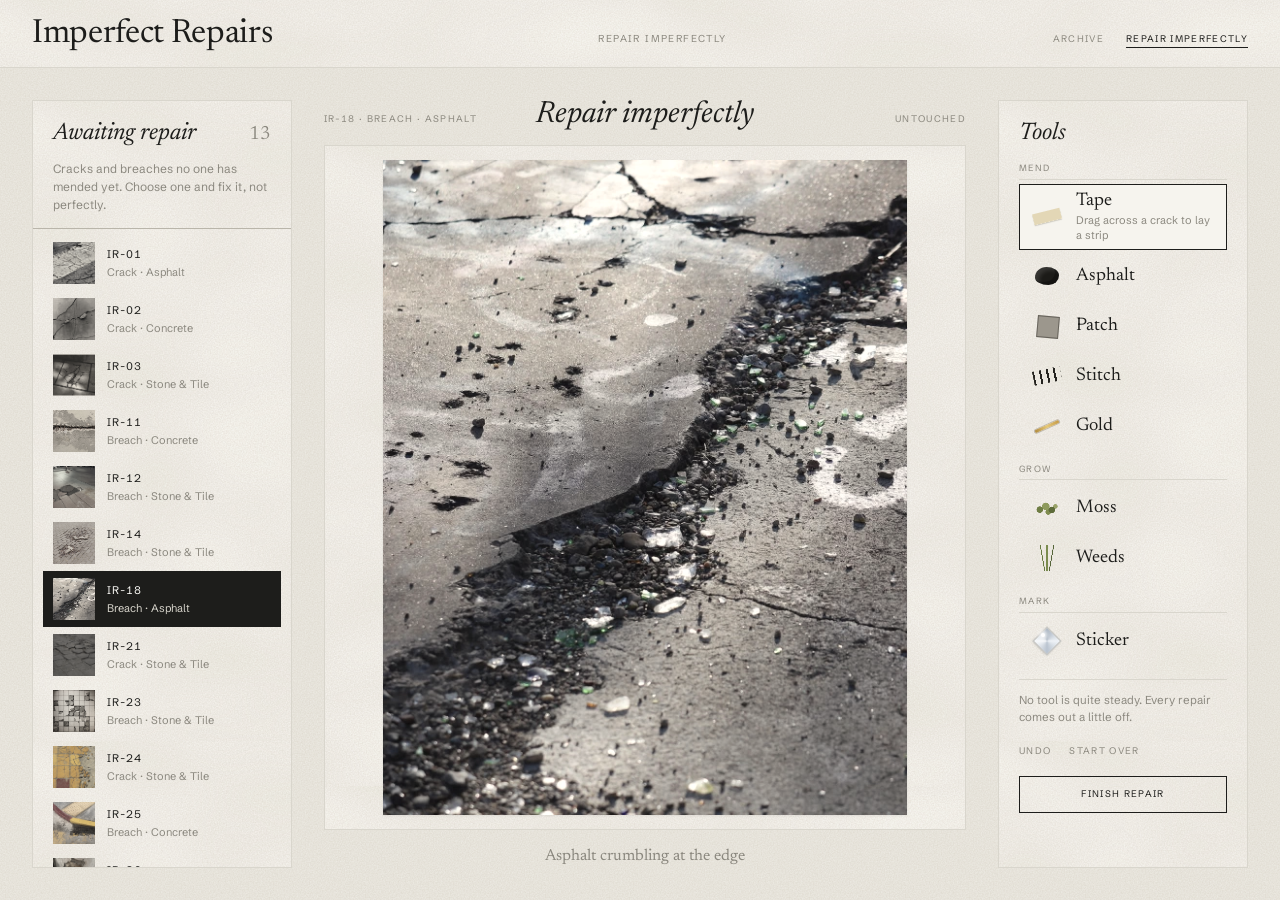
==== repair.html @ 43774cd4 "Add Repair Imperfectly page A workbench where visitors mend unrepaired cracks and breaches with deli" ====
<!DOCTYPE html>
<html lang="en">
<head>
  <meta charset="UTF-8">
  <meta name="viewport" content="width=device-width, initial-scale=1.0">
  <title>Repair Imperfectly — Imperfect Repairs</title>
  <link rel="preconnect" href="https://fonts.googleapis.com">
  <link rel="preconnect" href="https://fonts.gstatic.com" crossorigin>
  <link rel="stylesheet" href="https://fonts.googleapis.com/css2?family=Newsreader:ital,opsz,wght@0,6..72,400;0,6..72,500;1,6..72,400&family=Schibsted+Grotesk:ital,wght@0,400;0,500;1,400&display=swap">
  <link rel="stylesheet" href="style.css">
</head>
<body class="page-repair">
  <a class="skip" href="#bench">Skip to the workbench</a>

  <header class="top">
    <div class="top-row">
      <h1><a href="index.html" class="title-link">Imperfect Repairs</a></h1>
      <span class="crumb">Repair imperfectly</span>
      <nav class="community-nav" aria-label="Pages">
        <a href="index.html">Archive</a>
        <a href="repair.html" aria-current="page">Repair imperfectly</a>
      </nav>
    </div>
  </header>

  <main class="workshop">
    <!-- Damage still waiting for a repair -->
    <aside class="awaiting" aria-labelledby="awaiting-h">
      <div class="awaiting-head">
        <h2 id="awaiting-h">Awaiting repair</h2>
        <span id="awaiting-count"></span>
      </div>
      <p class="awaiting-dek">Cracks and breaches no one has mended yet. Choose one and fix it, not perfectly.</p>
      <ol class="awaiting-list" id="awaiting-list"></ol>

      <div class="mine" id="mine" hidden>
        <h3>Your repairs</h3>
        <ol class="mine-list" id="mine-list"></ol>
      </div>
    </aside>

    <!-- The photograph on the bench -->
    <section class="bench" id="bench" aria-labelledby="bench-title">
      <div class="bench-head">
        <span class="bench-id" id="bench-id"></span>
        <h2 id="bench-title">Repair imperfectly</h2>
        <span class="bench-count" id="bench-count" aria-live="polite"></span>
      </div>
      <div class="bench-frame" id="bench-frame">
        <canvas id="canvas" aria-label="Photograph to repair. Use the tools to lay tape, pour asphalt, set a patch or stitch a crack."></canvas>
        <p class="bench-msg" id="bench-msg" hidden></p>
      </div>
      <p class="bench-caption" id="bench-caption"></p>
    </section>

    <!-- Tools -->
    <aside class="tools" aria-labelledby="tools-h">
      <h2 class="tools-h" id="tools-h">Tools</h2>
      <div class="tool-list" role="radiogroup" aria-label="Repair tool">
        <span class="tool-group">Mend</span>
        <button class="tool" role="radio" data-tool="tape" aria-checked="true">
          <i class="tool-mark tool-tape" aria-hidden="true"></i>
          <span><b>Tape</b><em>Drag across a crack to lay a strip</em></span>
        </button>
        <button class="tool" role="radio" data-tool="asphalt" aria-checked="false">
          <i class="tool-mark tool-asphalt" aria-hidden="true"></i>
          <span><b>Asphalt</b><em>Press and hold to pour; move slowly to spread it</em></span>
        </button>
        <button class="tool" role="radio" data-tool="patch" aria-checked="false">
          <i class="tool-mark tool-patch" aria-hidden="true"></i>
          <span><b>Patch</b><em>Drag a box to set a patch</em></span>
        </button>
        <button class="tool" role="radio" data-tool="stitch" aria-checked="false">
          <i class="tool-mark tool-stitch" aria-hidden="true"></i>
          <span><b>Stitch</b><em>Drag along a crack to staple it shut</em></span>
        </button>
        <button class="tool" role="radio" data-tool="gold" aria-checked="false">
          <i class="tool-mark tool-gold" aria-hidden="true"></i>
          <span><b>Gold</b><em>Trace a crack in gold, as in kintsugi</em></span>
        </button>

        <span class="tool-group">Grow</span>
        <button class="tool" role="radio" data-tool="moss" aria-checked="false">
          <i class="tool-mark tool-moss" aria-hidden="true"></i>
          <span><b>Moss</b><em>Rub along a crack to let moss settle in</em></span>
        </button>
        <button class="tool" role="radio" data-tool="weeds" aria-checked="false">
          <i class="tool-mark tool-weeds" aria-hidden="true"></i>
          <span><b>Weeds</b><em>Click to plant; each one grows its own way</em></span>
        </button>

        <span class="tool-group">Mark</span>
        <button class="tool" role="radio" data-tool="sticker" aria-checked="false">
          <i class="tool-mark tool-sticker" aria-hidden="true"></i>
          <span><b>Sticker</b><em>Choose a gem, then click to stick it on</em></span>
        </button>
        <div class="stickers" id="stickers" role="radiogroup" aria-label="Sticker" hidden></div>
      </div>
      <p class="tools-note">No tool is quite steady. Every repair comes out a little off.</p>
      <div class="tool-actions">
        <button class="plain" id="undo">Undo</button>
        <button class="plain" id="clear">Start over</button>
      </div>
      <button class="btn btn-wide" id="finish">Finish repair</button>

      <div class="finished" id="finished" hidden>
        <p class="finished-h">Repaired imperfectly.</p>
        <p class="finished-meta" id="finished-meta"></p>
        <button class="btn btn-wide" id="download">Save image</button>
        <button class="plain" id="again">Keep working</button>
      </div>
    </aside>
  </main>

  <script src="Js/images.js"></script>
  <script src="Js/data.js"></script>
  <script src="Js/repair.js"></script>
</body>
</html>
---- style.css ----
/* Photo archive: photographs laid out on a printed sheet that sits on a table.
   The sheet is the wall: the view can't leave it, and it keeps one size.
   Quiet ivory, hairline rules, photographs in one muted, warm tone.
   Newsreader (a serif drawn for reading on screens) for the title,
   Schibsted Grotesk (drawn for newspapers) for everything else. */
:root {
  --table: #EEECE5;
  --paper: #FCFBF7;
  --ink: #1D1D1B;
  --muted: #8B887F;
  --rule: #D9D6CD;
  --rule-strong: #B9B5AA;

  --display: "Newsreader", "Iowan Old Style", Georgia, serif;
  --text: "Schibsted Grotesk", "Helvetica Neue", Helvetica, Arial, sans-serif;
  --ease: cubic-bezier(.2, .8, .2, 1);
  --pad: clamp(16px, 2.5vw, 32px);

  /* paper: a fine grain plus a soft, uneven mottle, drawn as SVG noise */
  --grain: url("data:image/svg+xml,%3Csvg xmlns='http://www.w3.org/2000/svg' width='180' height='180'%3E%3Cfilter id='g'%3E%3CfeTurbulence type='fractalNoise' baseFrequency='.75' numOctaves='3' stitchTiles='stitch'/%3E%3CfeColorMatrix values='0 0 0 0 .36 0 0 0 0 .29 0 0 0 0 .2 0 0 0 .21 0'/%3E%3C/filter%3E%3Crect width='100%25' height='100%25' filter='url(%23g)'/%3E%3C/svg%3E");
  --mottle: url("data:image/svg+xml,%3Csvg xmlns='http://www.w3.org/2000/svg' width='640' height='640'%3E%3Cfilter id='m'%3E%3CfeTurbulence type='fractalNoise' baseFrequency='.006 .012' numOctaves='2' seed='7' stitchTiles='stitch'/%3E%3CfeColorMatrix values='0 0 0 0 .48 0 0 0 0 .41 0 0 0 0 .3 0 0 0 .18 0'/%3E%3C/filter%3E%3Crect width='100%25' height='100%25' filter='url(%23m)'/%3E%3C/svg%3E");
  --paper-bg: var(--grain), var(--mottle), var(--paper);

  /* one shared tone for every photograph: colour kept, but muted and
     warmed slightly, like prints from the same roll of film */
  --tone: saturate(.5) sepia(.16) contrast(.9) brightness(1.05);
  --tone-focus: saturate(.72) sepia(.1) contrast(.97) brightness(1.02);
}

* { margin: 0; padding: 0; box-sizing: border-box; }

html, body { height: 100%; }
body {
  display: flex;
  flex-direction: column;
  background: var(--grain), var(--table);
  color: var(--ink);
  font-family: var(--text);
  font-size: 13px;
  line-height: 1.5;
  overflow: hidden;
  -webkit-font-smoothing: antialiased;
}
img { max-width: 100%; display: block; }
[hidden] { display: none !important; }
button { font: inherit; color: inherit; background: none; border: 0; cursor: pointer; }
:focus-visible { outline: 1px solid var(--ink); outline-offset: 3px; }

/* every label: small uppercase, tracked, figures in columns */
.lbl, .crumb, .zone .name, .running span, .count, .cap, .v-id, .v-meta dt, .v-bar, .zoom {
  text-transform: uppercase;
  letter-spacing: .14em;
  font-variant-numeric: tabular-nums;
}

.skip { position: absolute; left: 16px; top: -40px; z-index: 50; background: var(--ink); color: var(--paper); padding: 6px 10px; }
.skip:focus { top: 8px; }

/* ---------- Header ---------- */
.top {
  min-width: 0;
  padding: 18px var(--pad) 0;
  border-bottom: 1px solid var(--rule);
  background: var(--paper-bg);
  position: relative;
  z-index: 10;
}
.top-row {
  display: flex; flex-wrap: wrap; align-items: baseline; justify-content: space-between;
  gap: 6px 32px;
  padding-bottom: 16px;
}
h1 {
  font-family: var(--display);
  font-weight: 400;
  font-size: clamp(1.7rem, 2.6vw, 2.2rem);
  letter-spacing: -.01em;
  line-height: 1;
}
.crumb { color: var(--muted); font-size: 10px; }

.toolbar {
  display: flex; flex-wrap: wrap; justify-content: center; gap: 8px 44px;
  padding-block: 11px 12px;
  border-top: 1px solid var(--rule);
}
.group { display: flex; flex-wrap: wrap; align-items: baseline; gap: 2px 16px; }
.lbl { color: var(--muted); font-size: 9.5px; margin-right: 4px; }

/* Filters: grey when off, black and underlined when on */
.opt {
  font-size: 12.5px; color: var(--muted);
  padding: 1px 0;
  text-decoration: underline transparent;
  text-underline-offset: 5px;
  text-decoration-thickness: 1px;
  transition: color .25s, text-decoration-color .25s;
}
.opt[aria-pressed="true"] { color: var(--ink); text-decoration-color: var(--ink); }
.opt:hover { color: var(--ink); }
.opt .n { font-size: 8.5px; vertical-align: super; margin-left: 2px; color: var(--muted); font-variant-numeric: tabular-nums; }

.view-all {
  font-size: 9.5px; text-transform: uppercase; letter-spacing: .14em;
  padding: 5px 12px;
  border: 1px solid var(--ink);
  transition: background-color .2s, color .2s;
}
.view-all:hover { background: var(--ink); color: var(--paper); }

/* ---------- Stage ---------- */
.stage {
  position: relative;
  flex: 1;
  overflow: hidden;
  cursor: grab;
  touch-action: none;
  background: var(--grain), var(--table);
}
.stage.dragging { cursor: grabbing; }
.stage:focus { outline: none; }

.world { position: absolute; left: 0; top: 0; transform-origin: 0 0; will-change: transform; }
.world.glide { transition: transform .9s var(--ease); }
.world.settle { transition: transform .45s var(--ease); }

/* The sheet: one fixed size, a hairline edge, crop marks and a running head */
.sheet {
  position: absolute; left: 0; top: 0;
  background: var(--paper-bg);
  border: 1px solid var(--rule);
  box-shadow: 0 1px 2px rgba(40, 36, 28, .04);
  pointer-events: none;
}
.crop { position: absolute; width: 28px; height: 28px; }
.crop::before, .crop::after { content: ""; position: absolute; background: var(--rule-strong); }
.crop::before { width: 20px; height: 1px; }
.crop::after { width: 1px; height: 20px; }
.crop.tl { left: -36px; top: -36px; }
.crop.tl::before { left: 0; bottom: 8px; } .crop.tl::after { right: 8px; top: 0; }
.crop.tr { right: -36px; top: -36px; }
.crop.tr::before { right: 0; bottom: 8px; } .crop.tr::after { left: 8px; top: 0; }
.crop.bl { left: -36px; bottom: -36px; }
.crop.bl::before { left: 0; top: 8px; } .crop.bl::after { right: 8px; bottom: 0; }
.crop.br { right: -36px; bottom: -36px; }
.crop.br::before { right: 0; top: 8px; } .crop.br::after { left: 8px; bottom: 0; }

.running {
  position: absolute; left: 72px; right: 72px; top: 40px;
  display: grid; grid-template-columns: 1fr auto 1fr; align-items: baseline;
  padding-bottom: 16px;
  border-bottom: 1px solid var(--rule);
  font-size: 14px; color: var(--muted);
}
.running em { font-family: var(--display); font-size: 30px; color: var(--ink); letter-spacing: .01em; }
.running span:last-child { justify-self: end; }

/* Group heading: a hairline above, a small tracked name, the count in the serif */
.zone {
  position: absolute; left: 0; top: 0;
  display: flex; justify-content: space-between; align-items: baseline;
  padding-top: 14px;
  border-top: 1px solid var(--rule-strong);
  pointer-events: none;
}
.zone .name { font-size: 15px; letter-spacing: .24em; }
.zone .num { font-family: var(--display); font-size: 24px; color: var(--muted); font-variant-numeric: lining-nums; }

/* Photographs */
.node {
  position: absolute; left: 0; top: 0;
  text-align: center;
  cursor: pointer;
  transition: transform .9s var(--ease), opacity .4s;
}
.node.off { opacity: 0; pointer-events: none; }
.node .ph { width: 100%; background: #ECEAE4; overflow: hidden; }
.node .ph img { width: 100%; height: 100%; object-fit: cover; filter: var(--tone); transition: filter .5s var(--ease); }
.node:hover .ph img, .node:focus-visible .ph img { filter: var(--tone-focus); }
.node .cap {
  display: grid; justify-items: center; gap: 1px;
  padding-top: 10px;
  white-space: nowrap;
}
.node .cap .t { max-width: 100%; overflow: hidden; text-overflow: ellipsis; font-size: 14px; color: var(--ink); }
.node .cap .id { max-width: 100%; overflow: hidden; text-overflow: ellipsis; font-size: 12px; color: var(--muted); }

/* Hovering one photograph quiets the rest, gently */
.world.hovering .node:not(.off) { opacity: .45; }
.world.hovering .node.hover { opacity: 1; }

.empty {
  position: absolute; inset: 0; display: grid; place-items: center;
  font-size: 12px; color: var(--muted); pointer-events: none;
}

/* HUD */
.hud {
  position: absolute; left: var(--pad); right: var(--pad); bottom: 14px;
  display: flex; justify-content: space-between; align-items: center; gap: 12px;
  pointer-events: none;
  z-index: 6;
}
.count { font-size: 9.5px; color: var(--muted); }
.hint { color: var(--muted); font-size: 11px; }
.zoom { display: flex; align-items: center; pointer-events: auto; background: var(--paper); border: 1px solid var(--rule); font-size: 9.5px; }
.zoom button { padding: 6px 12px; color: var(--muted); transition: color .2s; }
.zoom button:hover { color: var(--ink); }
#z-level { min-width: 52px; text-align: center; border-inline: 1px solid var(--rule); padding: 6px 0; }
#z-reset { border-left: 1px solid var(--rule); }

/* ---------- Viewer ---------- */
.viewer {
  position: fixed; inset: 0;
  z-index: 30;
  display: grid;
  grid-template-columns: minmax(0, 1fr) 340px;
  grid-template-rows: minmax(0, 1fr);
  background: var(--paper-bg);
  color: var(--ink);
  animation: fade .4s var(--ease);
}
@keyframes fade { from { opacity: 0; } }
.v-fig {
  min-height: 0;
  overflow: hidden;
  display: grid; place-items: center;
  padding: clamp(20px, 5vw, 72px);
}
.v-fig img { max-width: 100%; max-height: calc(100vh - 2 * clamp(20px, 5vw, 72px)); width: auto; height: auto; object-fit: contain; filter: var(--tone-focus); animation: rise .6s var(--ease); }
@keyframes rise { from { opacity: 0; } }
.v-side {
  display: flex; flex-direction: column;
  border-left: 1px solid var(--rule);
  overflow-y: auto;
}
.v-bar {
  display: flex; justify-content: space-between; align-items: center;
  padding: 16px 24px;
  border-bottom: 1px solid var(--rule);
  color: var(--muted);
  font-size: 9.5px;
}
.v-nav { display: flex; gap: 18px; }
.v-nav button { color: var(--muted); transition: color .2s; }
.v-nav button:hover { color: var(--ink); }
.v-body { padding: 36px 24px; display: grid; gap: 20px; align-content: start; }
.v-id { color: var(--muted); font-size: 10px; }
.v-body h2 {
  font-family: var(--display); font-weight: 400;
  font-size: 1.85rem; line-height: 1.15;
  text-wrap: balance;
}
.v-meta { display: grid; grid-template-columns: auto 1fr; border-top: 1px solid var(--rule); font-size: 13px; }
/* both cells of a row share one height, so the rule under them is one straight line */
.v-meta dt, .v-meta dd { display: flex; align-items: center; min-height: 40px; padding: 8px 0; border-bottom: 1px solid var(--rule); }
.v-meta dt { color: var(--muted); padding-right: 28px; font-size: 9.5px; }
.v-note { font-size: 14px; line-height: 1.6; max-width: 60ch; }

/* Loupe over the photograph in the viewer */
.v-fig { position: relative; }
.v-fig img { cursor: crosshair; touch-action: none; }
.loupe {
  position: absolute; z-index: 2;
  border-radius: 50%;
  background-color: var(--paper);
  background-repeat: no-repeat;
  border: 1px solid var(--ink);
  box-shadow: 0 0 0 5px rgba(252, 251, 247, .9), 0 0 0 6px var(--rule-strong), 0 18px 40px -14px rgba(30, 26, 20, .55);
  filter: var(--tone-focus);
  pointer-events: none;
}
.loupe::after {   /* a fine crosshair at the centre, like a magnifier's reticle */
  content: ""; position: absolute; left: 50%; top: 50%; width: 14px; height: 14px;
  transform: translate(-50%, -50%);
  background: linear-gradient(var(--paper), var(--paper)) center / 1px 100% no-repeat,
              linear-gradient(var(--paper), var(--paper)) center / 100% 1px no-repeat;
  opacity: .8; mix-blend-mode: difference;
}
.loupe-hint {
  position: absolute; left: 0; right: 0; bottom: clamp(8px, 2vw, 24px);
  text-align: center; pointer-events: none;
  font-size: 9.5px; text-transform: uppercase; letter-spacing: .14em; color: var(--muted);
}

/* Per-photograph vote */
.gaze { padding: 4px 22px 24px; display: grid; gap: 10px; }
.gaze-q { font-family: var(--display); font-size: 1.2rem; line-height: 1.2; }
.gaze-choices { display: grid; grid-template-columns: 1fr 1fr; gap: 8px; }
.gaze-btn {
  padding: 11px 10px;
  border: 1px solid var(--rule-strong);
  font-family: var(--display); font-size: 1.05rem;
  transition: border-color .2s, background-color .2s, color .2s;
}
.gaze-btn:hover:not(:disabled) { border-color: var(--ink); }
.gaze-btn[aria-pressed="true"] { background: var(--ink); color: var(--paper); border-color: var(--ink); opacity: 1; }
.gaze-btn:disabled:not([aria-pressed="true"]) { opacity: .45; }
.gaze-result { display: grid; gap: 8px; }
.gaze-bar { display: flex; height: 10px; border: 1px solid var(--ink); overflow: hidden; }
.gaze-b, .gaze-v { display: block; height: 100%; transition: width .9s var(--ease); }
.gaze-b { background: var(--paper); }
.gaze-v { background: var(--ink); }
.gaze-legend { display: flex; justify-content: space-between; gap: 8px; font-size: 9.5px; text-transform: uppercase; letter-spacing: .12em; color: var(--muted); font-variant-numeric: tabular-nums; }
.gaze-legend b { font-weight: 400; color: var(--ink); }

/* A passage from the book beside the photograph */
.v-quote { display: grid; gap: 10px; padding: 16px 0 4px 18px; border-left: 1px solid var(--ink); }
.v-quote blockquote {
  font-family: var(--display); font-style: italic;
  font-size: 1.12rem; line-height: 1.45;
  text-wrap: pretty;
}
.v-quote blockquote::before { content: "“"; }
.v-quote blockquote::after { content: "”"; }
.v-quote figcaption { font-size: 9.5px; text-transform: uppercase; letter-spacing: .14em; color: var(--muted); }
.v-quote cite { font-style: normal; color: var(--ink); }
.v-quote figcaption span::before { content: "· "; }

/* Text is pressed on left to right, like a strip of tape */
.reveal { clip-path: inset(0 100% 0 0); }
.play .reveal { animation: tape .7s var(--ease) forwards; }
.play .reveal:nth-child(2) { animation-delay: .1s; }
.play .reveal:nth-child(3) { animation-delay: .2s; }
.play .reveal:nth-child(4) { animation-delay: .3s; }
@keyframes tape { to { clip-path: inset(0 0 0 0); } }

/* ---------- Title: letters patched white on touch ---------- */
h1 .ch {
  display: inline-block;
  padding-inline: .02em;
  transition: color 1.2s var(--ease), background-color 1.2s var(--ease);
}
h1 .ch:hover {
  color: #FFFFFF;
  background-color: var(--ink);
  transition: none;
}

/* ---------- Community nav ---------- */
.community-nav { display: flex; gap: 22px; align-items: baseline; }
.community-nav button, .community-nav a {
  font-size: 9.5px; text-transform: uppercase; letter-spacing: .14em; color: var(--muted);
  transition: color .2s;
}
.community-nav button:hover, .community-nav a:hover { color: var(--ink); }
.community-nav a { text-decoration: none; }
.community-nav a[aria-current="page"] { color: var(--ink); text-decoration: underline; text-underline-offset: 5px; text-decoration-thickness: 1px; }
.title-link { color: inherit; text-decoration: none; }
.poll-mini { margin-left: 4px; color: var(--ink); font-variant-numeric: tabular-nums; letter-spacing: .04em; }

/* ---------- Drawer ---------- */
.drawer {
  position: fixed; top: 0; right: 0; bottom: 0; z-index: 35;
  width: min(500px, 100%);
  background: var(--paper-bg);
  border-left: 1px solid var(--rule);
  box-shadow: -24px 0 60px -40px rgba(40, 36, 28, .35);
  overflow-y: auto;
  animation: slide .45s var(--ease);
}
@keyframes slide { from { transform: translateX(24px); opacity: 0; } }
.drawer-bar {
  position: sticky; top: 0; z-index: 2;
  display: flex; justify-content: space-between; align-items: center;
  padding: 16px 28px;
  background: var(--paper-bg);
  border-bottom: 1px solid var(--rule);
}
.tabs { display: flex; gap: 20px; }
.tabs button, .drawer-close {
  font-size: 9.5px; text-transform: uppercase; letter-spacing: .14em; color: var(--muted);
  padding-block: 2px;
  text-decoration: underline transparent; text-underline-offset: 6px; text-decoration-thickness: 1px;
  transition: color .2s, text-decoration-color .2s;
}
.tabs button[aria-selected="true"] { color: var(--ink); text-decoration-color: var(--ink); }
.tabs button:hover, .drawer-close:hover { color: var(--ink); }
.offline { margin: 20px 28px 0; padding: 12px 14px; border: 1px solid var(--rule); color: var(--muted); font-size: 12px; }
.panel { padding: 32px 28px 48px; display: grid; gap: 16px; align-content: start; }
.panel-h { font-family: var(--display); font-weight: 400; font-size: 1.9rem; line-height: 1.1; text-wrap: balance; }
.panel-dek { color: var(--muted); max-width: 46ch; }

/* ---------- Forms ---------- */
.entry-form { display: grid; gap: 14px; margin-top: 8px; }
.field { display: grid; gap: 5px; min-width: 0; }
.field > span, .check span { font-size: 9.5px; text-transform: uppercase; letter-spacing: .14em; color: var(--muted); }
.field i { font-style: normal; text-transform: none; letter-spacing: .02em; opacity: .8; }
.field-row { display: grid; grid-template-columns: 1fr 1fr; gap: 14px; }
input, textarea, select {
  font: inherit; color: var(--ink);
  width: 100%;
  padding: 8px 0;
  background: transparent;
  border: 0; border-bottom: 1px solid var(--rule-strong);
  border-radius: 0;
  transition: border-color .2s;
}
textarea { resize: vertical; line-height: 1.5; }
select { appearance: none; cursor: pointer; background: linear-gradient(45deg, transparent 50%, var(--muted) 50%) right 4px center / 5px 5px no-repeat, linear-gradient(-45deg, transparent 50%, var(--muted) 50%) right 0 center / 5px 5px no-repeat; padding-right: 16px; }
input:focus, textarea:focus, select:focus { outline: none; border-bottom-color: var(--ink); }
input::placeholder { color: var(--rule-strong); }
input:disabled, textarea:disabled, select:disabled, button:disabled { opacity: .5; cursor: not-allowed; }
.check { display: grid; grid-template-columns: auto 1fr; gap: 10px; align-items: start; }
.check input { width: 13px; height: 13px; margin-top: 2px; accent-color: var(--ink); }
.check span { text-transform: none; letter-spacing: .01em; font-size: 12px; }
.trap { position: absolute; left: -9999px; width: 1px; height: 1px; }
.drop {
  position: relative; display: grid; place-items: center; min-height: 180px;
  border: 1px dashed var(--rule-strong); cursor: pointer; text-align: center;
  transition: border-color .2s, background-color .2s;
}
.drop:hover, .drop.over { border-color: var(--ink); background: #F6F4EE; }
.drop input { position: absolute; inset: 0; opacity: 0; cursor: pointer; }
.drop-text { font-size: 12px; color: var(--ink); line-height: 1.6; pointer-events: none; }
.drop-text i { font-style: normal; color: var(--muted); font-size: 11px; }
.drop img { max-height: 260px; width: auto; filter: var(--tone-focus); pointer-events: none; }
.form-foot { display: flex; justify-content: space-between; align-items: center; gap: 16px; margin-top: 4px; }
.form-msg { font-size: 12px; color: var(--muted); }
.btn {
  flex-shrink: 0;
  font-size: 9.5px; text-transform: uppercase; letter-spacing: .14em;
  padding: 10px 16px;
  border: 1px solid var(--ink);
  transition: background-color .2s, color .2s;
}
.btn:hover:not(:disabled) { background: var(--ink); color: var(--paper); }

/* ---------- Entries: comments and discussion ---------- */
.entries { list-style: none; border-top: 1px solid var(--rule); }
.entries li { padding: 12px 0; border-bottom: 1px solid var(--rule); display: grid; gap: 4px; }
.entry-head { display: flex; justify-content: space-between; gap: 12px; font-size: 9.5px; text-transform: uppercase; letter-spacing: .14em; color: var(--muted); }
.entries p { white-space: pre-line; overflow-wrap: anywhere; }
.entries-wide { margin-top: 24px; }
.entries-wide p { font-family: var(--display); font-size: 1.1rem; line-height: 1.45; }
.entries-empty { color: var(--muted); font-size: 12px; }

.comments { padding: 8px 22px 32px; display: grid; gap: 12px; }
.section-h { font-weight: 400; font-size: 9.5px; text-transform: uppercase; letter-spacing: .14em; color: var(--muted); }
.section-h span { color: var(--ink); margin-left: 6px; }

/* ---------- Poll ---------- */
.poll-choices { display: grid; grid-template-columns: 1fr 1fr; gap: 12px; margin-top: 8px; }
.choice {
  display: grid; gap: 6px; align-content: start; text-align: left;
  padding: 18px 16px 20px;
  border: 1px solid var(--rule-strong);
  transition: border-color .2s, background-color .2s, color .2s;
}
.choice b { font-family: var(--display); font-weight: 400; font-size: 1.5rem; line-height: 1; }
.choice span { font-size: 12px; color: var(--muted); }
.choice:hover:not(:disabled) { border-color: var(--ink); }
.choice[aria-pressed="true"] { background: var(--ink); color: var(--paper); border-color: var(--ink); opacity: 1; }
.choice[aria-pressed="true"] span { color: var(--rule); }
.choice:disabled:not([aria-pressed="true"]) { opacity: .45; }
.poll-result { display: grid; gap: 10px; margin-top: 18px; }
.poll-bar { display: flex; height: 44px; border: 1px solid var(--ink); overflow: hidden; }
.poll-b, .poll-v { display: block; height: 100%; width: 50%; transition: width 1s var(--ease); }
.poll-b { background: var(--paper); }
.poll-v { background: var(--ink); }
.poll-result.is-empty .poll-v { background: var(--rule); }
.poll-legend { display: flex; justify-content: space-between; align-items: baseline; gap: 12px; font-size: 9.5px; text-transform: uppercase; letter-spacing: .14em; color: var(--muted); }
.poll-legend b { font-family: var(--display); font-weight: 400; font-size: 1.6rem; letter-spacing: 0; color: var(--ink); margin-inline: 4px; }

/* ---------- Map ---------- */
/* the same language as the archive: an index on paper beside a framed plate */
.mapview {
  position: relative; flex: 1; min-height: 0;
  display: grid; grid-template-columns: 280px minmax(0, 1fr); gap: 40px;
  padding: 40px;
  background: var(--grain), var(--table);
}
.map-index {
  min-height: 0;
  display: flex; flex-direction: column;
  background: var(--paper-bg); border: 1px solid var(--rule);
}
.map-title { padding: 22px 22px 0; display: grid; gap: 6px; }
.map-title h2 { font-family: var(--display); font-weight: 400; font-style: italic; font-size: 2.1rem; line-height: 1; }
.map-title span { font-size: 9.5px; text-transform: uppercase; letter-spacing: .14em; color: var(--muted); font-variant-numeric: tabular-nums; }
.map-dek { padding: 14px 22px 0; font-size: 12px; color: var(--muted); }
.map-count {
  margin: 18px 22px 0; padding-bottom: 10px;
  border-bottom: 1px solid var(--rule-strong);
  font-size: 9.5px; text-transform: uppercase; letter-spacing: .14em; font-variant-numeric: tabular-nums;
}
.map-list { list-style: none; overflow-y: auto; padding: 6px 12px 16px; flex: 1; }
.map-list button {
  width: 100%;
  display: grid; grid-template-columns: 40px 1fr; gap: 12px; align-items: center;
  padding: 7px 10px; text-align: left;
  transition: background-color .2s;
}
.map-list li.is-hot button, .map-list button:hover { background: #F3F1EA; }
.map-list li.is-active button { background: var(--ink); color: var(--paper); }
.map-list li.is-active .map-item span { color: var(--rule); }
.map-thumb { width: 40px; height: 40px; background: var(--table) center / cover no-repeat; filter: var(--tone); }
.map-item { display: grid; gap: 1px; min-width: 0; }
.map-item b { font-weight: 400; font-size: 11px; letter-spacing: .12em; font-variant-numeric: tabular-nums; }
.map-item span { font-size: 11px; color: var(--muted); white-space: nowrap; overflow: hidden; text-overflow: ellipsis; }

.map-frame {
  position: relative; min-height: 0;
  background: var(--paper-bg); border: 1px solid var(--rule);
  padding: 12px;
}
.map-frame { isolation: isolate; }   /* keeps Leaflet's layers under the viewer and drawer */
.map { position: absolute; inset: 12px; z-index: 0; background: #EAE8E1; }

/* preview card: opens inside the frame when a pin is chosen */
.map-card {
  position: absolute; z-index: 800; top: 28px; right: 28px;
  width: min(320px, calc(100% - 56px));
  max-height: calc(100% - 56px);
  display: grid; grid-template-rows: auto auto;
  background: var(--paper);
  border: 1px solid var(--rule-strong);
  box-shadow: 0 18px 40px -24px rgba(40, 36, 28, .45);
}
.map-card.play { animation: card-in .45s var(--ease); }
@keyframes card-in { from { opacity: 0; transform: translateX(12px); } }
.map-card-img { min-height: 0; padding: 14px 14px 0; cursor: zoom-in; display: flex; align-items: center; justify-content: center; }
.map-card-img img { max-width: 100%; max-height: min(44vh, 380px); object-fit: contain; filter: var(--tone-focus); }
.map-card-body { padding: 14px 18px 16px; display: grid; gap: 6px; }
.map-card-id { font-size: 9.5px; text-transform: uppercase; letter-spacing: .14em; color: var(--muted); }
.map-card h3 { font-family: var(--display); font-weight: 400; font-size: 1.3rem; line-height: 1.15; text-wrap: balance; }
.map-card-meta { font-size: 11px; color: var(--muted); }
.map-card-foot { display: flex; justify-content: space-between; align-items: center; margin-top: 8px; padding-top: 10px; border-top: 1px solid var(--rule); }
.map-card-nav { display: flex; gap: 4px; }
.map-card-nav button { width: 30px; height: 26px; border: 1px solid var(--rule); color: var(--muted); }
.map-card-nav button:hover { color: var(--ink); border-color: var(--ink); }
.map-card-open { font-size: 9.5px; text-transform: uppercase; letter-spacing: .14em; padding: 7px 12px; border: 1px solid var(--ink); }
.map-card-open:hover { background: var(--ink); color: var(--paper); }
.map-card-close { position: absolute; top: 4px; right: 6px; z-index: 1; width: 26px; height: 26px; font-size: 18px; line-height: 1; color: var(--muted); background: var(--paper); }
.map-card-close:hover { color: var(--ink); }
.is-far .map .leaflet-gl-layer, .map .leaflet-tile-pane { filter: grayscale(1) sepia(.1) contrast(1.03); }
.leaflet-container { font-family: var(--text); }
.leaflet-control-attribution { font-size: 9px; background: rgba(252, 251, 247, .85) !important; color: var(--muted); }
.leaflet-control-attribution a { color: var(--muted); }
.leaflet-bar { border: 1px solid var(--rule) !important; border-radius: 0 !important; box-shadow: none !important; }
.leaflet-bar a { background: var(--paper) !important; color: var(--ink) !important; border-radius: 0 !important; border-bottom-color: var(--rule) !important; font-weight: 400 !important; }
.leaflet-control-scale-line {
  background: rgba(252, 251, 247, .85); border: 1px solid var(--ink); border-top: 0;
  color: var(--ink); font-size: 9px; letter-spacing: .1em; text-transform: uppercase; padding: 0 6px;
}
.map-note {
  position: absolute; z-index: 500; left: 50%; bottom: 40px; transform: translateX(-50%);
  max-width: min(420px, calc(100% - 32px));
  padding: 12px 16px; background: var(--paper); border: 1px solid var(--rule);
  font-size: 12px; color: var(--muted); text-align: center;
}
.map-place {
  position: absolute; z-index: 500; right: 24px; top: 24px;
  display: grid; gap: 6px; max-width: min(360px, calc(100% - 48px));
  padding: 12px 14px; background: var(--paper); border: 1px solid var(--ink);
  font-size: 11px; color: var(--muted);
}
.map-place code { font-size: 13px; color: var(--ink); user-select: all; }

/* pins: a registration mark, as on a press sheet, with a ruled number tag */
.pin { background: none; border: 0; }
.pin-mark {
  position: absolute; inset: 0;
  display: block;
}
.pin-mark::before, .pin-mark::after {
  content: ""; position: absolute; left: 50%; top: 50%;
  background: var(--ink);
  transition: background-color .25s;
}
.pin-mark::before { width: 22px; height: 1px; transform: translate(-50%, -50%); }
.pin-mark::after { width: 1px; height: 22px; transform: translate(-50%, -50%); }
.pin::before {
  content: ""; position: absolute; left: 50%; top: 50%; z-index: 1;
  width: 11px; height: 11px; box-sizing: border-box;
  border: 1px solid var(--ink); border-radius: 50%;
  background: var(--paper);
  transform: translate(-50%, -50%);
  transition: background-color .25s, width .25s, height .25s;
}
.pin::after {
  content: ""; position: absolute; left: 50%; top: 50%; z-index: 2;
  width: 3px; height: 3px; border-radius: 50%;
  background: var(--ink);
  transform: translate(-50%, -50%);
}
.pin-tag {
  position: absolute; left: 30px; top: 50%;
  transform: translateY(-50%);
  padding: 2px 6px 1px;
  background: var(--paper);
  border: 1px solid var(--ink);
  font-size: 9px; line-height: 1.5; letter-spacing: .14em; color: var(--ink);
  white-space: nowrap; font-variant-numeric: tabular-nums;
  transition: background-color .25s, color .25s, opacity .25s;
}
.pin-tag::before {
  content: ""; position: absolute; right: 100%; top: 50%;
  width: 8px; height: 1px; background: var(--ink);
}
.pin:hover::before, .pin:focus::before, .pin.is-hot::before, .pin.is-active::before { width: 15px; height: 15px; background: var(--ink); }
.pin:hover::after, .pin:focus::after, .pin.is-hot::after, .pin.is-active::after { background: var(--paper); }
.pin:hover .pin-tag, .pin:focus .pin-tag, .pin.is-hot .pin-tag, .pin.is-active .pin-tag { background: var(--ink); color: var(--paper); opacity: 1; }
.pin.is-hot, .pin.is-active { z-index: 1000 !important; }
/* far out: marks only; the tag appears on hover */
.is-far .pin-tag { opacity: 0; }
.is-far .pin-mark::before { width: 16px; }
.is-far .pin-mark::after { height: 16px; }
.is-far .pin::before { width: 8px; height: 8px; }

.u-map { height: 220px; border: 1px solid var(--rule-strong); background: var(--table); }
.u-map .leaflet-gl-layer, .u-map .leaflet-tile-pane { filter: grayscale(1) sepia(.1); }

/* ---------- Repair imperfectly ---------- */
.workshop {
  flex: 1; min-height: 0;
  display: grid; grid-template-columns: 260px minmax(0, 1fr) 250px; gap: 32px;
  padding: 32px;
  background: var(--grain), var(--table);
}
.awaiting, .tools {
  min-height: 0;
  display: flex; flex-direction: column;
  background: var(--paper-bg); border: 1px solid var(--rule);
}
.awaiting-head { display: flex; justify-content: space-between; align-items: baseline; padding: 20px 20px 0; }
.awaiting-head h2, .tools-h { font-family: var(--display); font-weight: 400; font-style: italic; font-size: 1.5rem; line-height: 1; }
.awaiting-head span { font-family: var(--display); font-size: 1.2rem; color: var(--muted); font-variant-numeric: lining-nums; }
.awaiting-dek { padding: 10px 20px 14px; font-size: 12px; color: var(--muted); border-bottom: 1px solid var(--rule-strong); margin-inline: 0; }
.awaiting-list { list-style: none; overflow-y: auto; padding: 6px 10px; flex: 1; }
.awaiting-list button {
  width: 100%; display: grid; grid-template-columns: 42px 1fr; gap: 12px; align-items: center;
  padding: 7px 10px; text-align: left; transition: background-color .2s;
}
.awaiting-list button:hover { background: #F3F1EA; }
.awaiting-list button.is-active { background: var(--ink); color: var(--paper); }
.awaiting-list button.is-active .aw-text span { color: var(--rule); }
.aw-thumb { width: 42px; height: 42px; background: var(--table) center / cover no-repeat; filter: var(--tone); }
.aw-text { display: grid; gap: 1px; min-width: 0; }
.aw-text b { font-weight: 400; font-size: 11px; letter-spacing: .12em; font-variant-numeric: tabular-nums; }
.aw-text span { font-size: 11px; color: var(--muted); white-space: nowrap; overflow: hidden; text-overflow: ellipsis; }
.mine { border-top: 1px solid var(--rule-strong); padding: 14px 20px 18px; }
.mine h3 { font-weight: 400; font-size: 9.5px; text-transform: uppercase; letter-spacing: .14em; color: var(--muted); margin-bottom: 10px; }
.mine-list { list-style: none; display: grid; grid-template-columns: repeat(3, 1fr); gap: 8px; max-height: 170px; overflow-y: auto; }
.mine-list li { display: grid; gap: 3px; }
.mine-list img { width: 100%; aspect-ratio: 1; object-fit: cover; filter: var(--tone); }
.mine-list span { font-size: 8.5px; letter-spacing: .08em; color: var(--muted); }

.bench { min-height: 0; display: grid; grid-template-rows: auto minmax(0, 1fr) auto; gap: 14px; }
.bench-head { display: grid; grid-template-columns: 1fr auto 1fr; align-items: baseline; gap: 16px; }
.bench-head h2 { font-family: var(--display); font-weight: 400; font-style: italic; font-size: 1.9rem; line-height: 1; }
.bench-id, .bench-count { font-size: 9.5px; text-transform: uppercase; letter-spacing: .14em; color: var(--muted); font-variant-numeric: tabular-nums; }
.bench-count { justify-self: end; }
.bench-frame {
  position: relative; min-height: 0;
  display: grid; place-items: center;
  background: var(--paper-bg); border: 1px solid var(--rule);
  padding: 14px;
}
#canvas { display: block; filter: var(--tone-focus); touch-action: none; cursor: crosshair; box-shadow: 0 1px 2px rgba(40, 36, 28, .08); }
#canvas.is-done { cursor: default; }
.bench-msg {
  position: absolute; left: 50%; bottom: 24px; transform: translateX(-50%);
  padding: 9px 14px; background: var(--paper); border: 1px solid var(--ink);
  font-size: 12px; white-space: nowrap;
}
.bench-caption { text-align: center; font-family: var(--display); font-size: 1rem; color: var(--muted); }

.tools { padding: 20px; gap: 14px; overflow-y: auto; }
.tool-list { display: grid; grid-template-columns: minmax(0, 1fr); gap: 2px; }
.tool-group { font-size: 9px; text-transform: uppercase; letter-spacing: .16em; color: var(--muted); padding: 10px 0 4px; border-bottom: 1px solid var(--rule); margin-bottom: 2px; }
.tool-group:first-child { padding-top: 2px; }
.tool {
  display: grid; grid-template-columns: 34px 1fr; gap: 12px; align-items: center;
  padding: 6px 10px; text-align: left;
  border: 1px solid transparent;
  transition: border-color .2s, background-color .2s;
}
.tool:hover:not(:disabled) { border-color: var(--rule-strong); }
.tool[aria-checked="true"] { border-color: var(--ink); background: #F6F4EE; }
.tool span { display: grid; gap: 2px; }
.tool b { font-family: var(--display); font-weight: 400; font-size: 1.15rem; line-height: 1.1; }
.tool em { font-style: normal; font-size: 11px; color: var(--muted); line-height: 1.35; display: none; }
.tool[aria-checked="true"] em { display: block; }
.tool-mark { display: block; width: 34px; height: 34px; position: relative; }
.tool-tape::before { content: ""; position: absolute; left: 3px; top: 11px; width: 28px; height: 11px; background: rgba(226, 213, 178, .95); transform: rotate(-14deg); box-shadow: 0 1px 1px rgba(60, 50, 30, .2); }
.tool-patch::before { content: ""; position: absolute; left: 7px; top: 7px; width: 20px; height: 20px; background: #9C978D; border: 1px solid rgba(25, 22, 18, .4); transform: rotate(5deg); }
.tool-stitch::before { content: ""; position: absolute; left: 3px; top: 10px; width: 28px; height: 14px; background: repeating-linear-gradient(90deg, #25231F 0 2px, transparent 2px 7px); transform: rotate(-12deg); }
.tool-asphalt::before { content: ""; position: absolute; left: 5px; top: 8px; width: 24px; height: 18px; background: #1C1B18; border-radius: 48% 52% 44% 56% / 58% 46% 54% 42%; box-shadow: inset -4px -3px 0 rgba(0,0,0,.3), inset 4px 3px 4px rgba(255,255,255,.12); }
.tool-gold::before { content: ""; position: absolute; left: 4px; top: 16px; width: 26px; height: 3px; background: linear-gradient(90deg, #B08A3E, #E6C878, #C49A48); transform: rotate(-24deg); border-radius: 2px; box-shadow: 0 0 0 1px rgba(60,45,20,.25); }
.tool-moss::before { content: ""; position: absolute; left: 5px; top: 9px; width: 24px; height: 16px; background: radial-gradient(circle at 20% 60%, #6F7D44 0 3px, transparent 3.5px), radial-gradient(circle at 45% 40%, #8E9A5C 0 3.5px, transparent 4px), radial-gradient(circle at 70% 62%, #5E6B3A 0 3px, transparent 3.5px), radial-gradient(circle at 55% 75%, #7F8C4F 0 2.5px, transparent 3px), radial-gradient(circle at 85% 40%, #9AA36A 0 2px, transparent 2.5px); }
.tool-weeds::before { content: ""; position: absolute; left: 8px; top: 4px; width: 18px; height: 26px; background: linear-gradient(80deg, transparent 46%, #687A43 47% 53%, transparent 54%) 0 0 / 50% 100% no-repeat, linear-gradient(100deg, transparent 46%, #56653A 47% 53%, transparent 54%) 100% 0 / 50% 100% no-repeat, linear-gradient(90deg, transparent 45%, #7A8B4E 46% 54%, transparent 55%); }
.tool-sticker::before { content: ""; position: absolute; left: 8px; top: 8px; width: 18px; height: 18px; transform: rotate(45deg); background: conic-gradient(from 45deg, #EEF2F6, #B9C3CF, #F7F9FB, #A9B4C1, #EEF2F6); box-shadow: 0 0 0 1.5px #C9C9C6, 0 1px 3px rgba(30,24,16,.3); }
.tool-sticker::after { content: ""; position: absolute; left: 11px; top: 9px; width: 4px; height: 4px; background: #fff; border-radius: 50%; box-shadow: 0 0 4px 2px rgba(255,255,255,.9); }
.stickers { display: grid; grid-template-columns: repeat(3, minmax(0, 1fr)); gap: 4px; padding: 6px 0 2px; }
.sticker-choice { display: grid; place-items: center; padding: 3px; border: 1px solid transparent; transition: border-color .2s; }
.sticker-choice:hover { border-color: var(--rule-strong); }
.sticker-choice[aria-checked="true"] { border-color: var(--ink); background: #F6F4EE; }
.tools-note { font-size: 11.5px; color: var(--muted); border-top: 1px solid var(--rule); padding-top: 12px; }
.tool-actions { display: flex; gap: 18px; }
.plain { font-size: 9.5px; text-transform: uppercase; letter-spacing: .14em; color: var(--muted); padding: 4px 0; transition: color .2s; }
.plain:hover:not(:disabled) { color: var(--ink); }
.btn-wide { width: 100%; text-align: center; }
.finished { display: grid; gap: 10px; border-top: 1px solid var(--rule-strong); padding-top: 14px; }
.finished-h { font-family: var(--display); font-style: italic; font-size: 1.35rem; }
.finished-meta { font-size: 11px; color: var(--muted); }

/* ---------- Small screens ---------- */
@media (max-width: 900px) {
  body.page-repair { height: auto; overflow: auto; }
  .workshop { grid-template-columns: 1fr; padding: 14px; gap: 14px; }
  .awaiting-list { display: flex; overflow-x: auto; padding: 8px; gap: 4px; }
  .awaiting-list li { flex: 0 0 auto; }
  .awaiting-list button { grid-template-columns: 42px auto; }
  .awaiting-dek { display: none; }
  .bench-frame { height: 62vh; }
  .bench-head { grid-template-columns: 1fr auto; }
  .bench-head h2 { display: none; }
  .tool-list { grid-template-columns: repeat(2, 1fr); }
  .tool em { display: none; }
  .mine-list { grid-template-columns: repeat(4, 1fr); }
}

@media (max-width: 760px) {
  .toolbar { flex-wrap: nowrap; justify-content: flex-start; overflow-x: auto; gap: 28px; }
  .group { flex-wrap: nowrap; flex-shrink: 0; }
  .hint { display: none; }
  .viewer { grid-template-columns: 1fr; grid-template-rows: minmax(0, 1fr) auto; }
  .v-side { border-left: 0; border-top: 1px solid var(--rule); max-height: 45vh; }
  .v-fig img { max-height: calc(55vh - 40px); }
  .crumb { display: none; }
  .top-row { padding-bottom: 10px; }
  .community-nav { width: 100%; justify-content: space-between; gap: 0; border-top: 1px solid var(--rule); margin-top: 6px; }
  .community-nav button, .community-nav a { padding: 12px 0 2px; font-size: 10.5px; }
  .toolbar { align-items: center; }
  .view-all { flex-shrink: 0; padding: 8px 12px; order: -1; }
  .opt { padding-block: 8px; }

  /* the drawer becomes a full screen sheet */
  .drawer { width: 100%; border-left: 0; box-shadow: none; }
  .drawer-bar { padding: 4px 18px; }
  .tabs { gap: 18px; }
  .tabs button, .drawer-close { padding-block: 14px; font-size: 10.5px; }
  .panel { padding: 24px 18px calc(40px + env(safe-area-inset-bottom, 0px)); }
  .panel-h { font-size: 1.6rem; }
  .offline { margin-inline: 18px; }
  .field-row, .poll-choices { grid-template-columns: 1fr; }
  .drop { min-height: 140px; }
  .form-foot { flex-direction: column-reverse; align-items: stretch; }
  .btn { padding: 14px 16px; text-align: center; }
  .choice { padding: 16px; }
  .poll-bar { height: 36px; }
  .mapview { grid-template-columns: 1fr; grid-template-rows: auto minmax(0, 1fr); gap: 10px; padding: 10px; }
  .map-index { border: 0; background: transparent; }
  .map-title { padding: 6px 4px 0; grid-template-columns: auto 1fr; align-items: baseline; gap: 12px; }
  .map-title h2 { font-size: 1.5rem; }
  .map-dek, .map-list { display: none; }
  .map-count { margin: 8px 4px 0; padding-bottom: 0; border: 0; }
  .map-frame { padding: 6px; }
  .map { inset: 6px; }
  .map-frame .crop { display: none; }
  .map-card { top: auto; left: 12px; right: 12px; bottom: 12px; width: auto; grid-template-columns: 38% 1fr; grid-template-rows: auto; }
  .map-card-img { padding: 10px 0 10px 10px; }
  .map-card-img img { max-height: 150px; }
  .map-card-body { padding: 12px 14px; }
  .map-card h3 { font-size: 1.05rem; }
  .u-map { height: 200px; }

  /* 16px inputs stop phones from zooming in on focus */
  input, textarea, select { font-size: 16px; }

  /* the viewer: photograph on top, details and comments scroll below */
  .v-nav button { padding: 8px 6px; }
  .comments { padding-inline: 22px; }
}

@media (prefers-reduced-motion: reduce) {
  .node, .world.glide, .world.settle, .node .ph img { transition: none; }
  .viewer, .v-fig img, .drawer { animation: none; }
  h1 .ch, .poll-b, .poll-v { transition: none; }
  .play .reveal { animation: none; clip-path: none; }
}
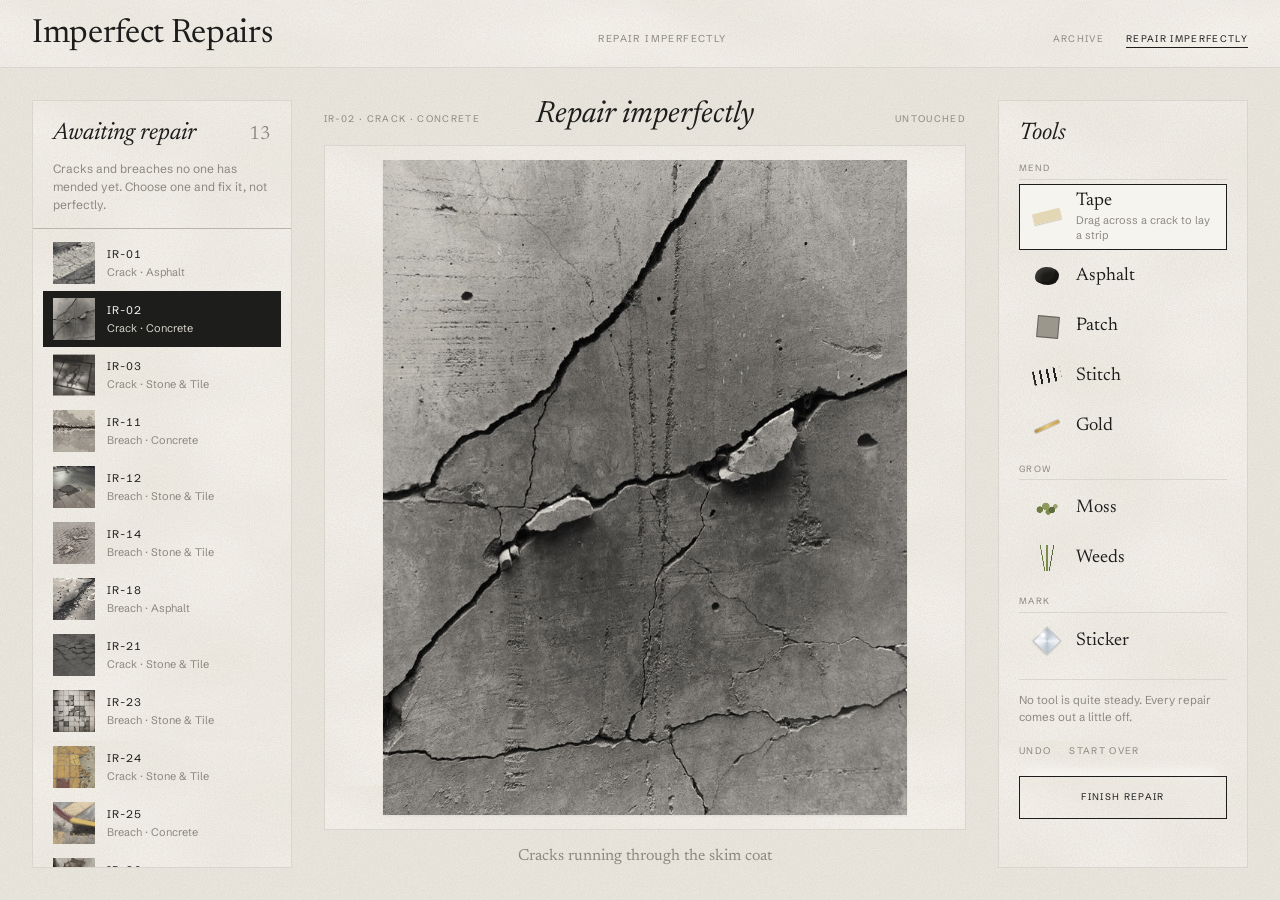
==== commit 0e5ce361: "Version CSS/JS links so browsers fetch updates; pin Finish button Adds ?v= to stylesheet and script " ====
--- a/repair.html
+++ b/repair.html
@@ -7,7 +7,7 @@
   <link rel="preconnect" href="https://fonts.googleapis.com">
   <link rel="preconnect" href="https://fonts.gstatic.com" crossorigin>
   <link rel="stylesheet" href="https://fonts.googleapis.com/css2?family=Newsreader:ital,opsz,wght@0,6..72,400;0,6..72,500;1,6..72,400&family=Schibsted+Grotesk:ital,wght@0,400;0,500;1,400&display=swap">
-  <link rel="stylesheet" href="style.css">
+  <link rel="stylesheet" href="style.css?v=20261020b">
 </head>
 <body class="page-repair">
   <a class="skip" href="#bench">Skip to the workbench</a>
@@ -112,8 +112,8 @@
     </aside>
   </main>
 
-  <script src="Js/images.js"></script>
-  <script src="Js/data.js"></script>
-  <script src="Js/repair.js"></script>
+  <script src="Js/images.js?v=20261020b"></script>
+  <script src="Js/data.js?v=20261020b"></script>
+  <script src="Js/repair.js?v=20261020b"></script>
 </body>
 </html>
--- a/style.css
+++ b/style.css
@@ -701,6 +701,9 @@
 .plain { font-size: 9.5px; text-transform: uppercase; letter-spacing: .14em; color: var(--muted); padding: 4px 0; transition: color .2s; }
 .plain:hover:not(:disabled) { color: var(--ink); }
 .btn-wide { width: 100%; text-align: center; }
+/* keep Finish reachable on short screens: it stays pinned to the bottom of the tools panel */
+#finish { position: sticky; bottom: -20px; margin-bottom: -20px; padding-block: 13px; background: var(--paper-bg); box-shadow: 0 -12px 16px -8px rgba(252, 251, 247, .95); }
+#finish:hover { background: var(--ink); }
 .finished { display: grid; gap: 10px; border-top: 1px solid var(--rule-strong); padding-top: 14px; }
 .finished-h { font-family: var(--display); font-style: italic; font-size: 1.35rem; }
 .finished-meta { font-size: 11px; color: var(--muted); }
